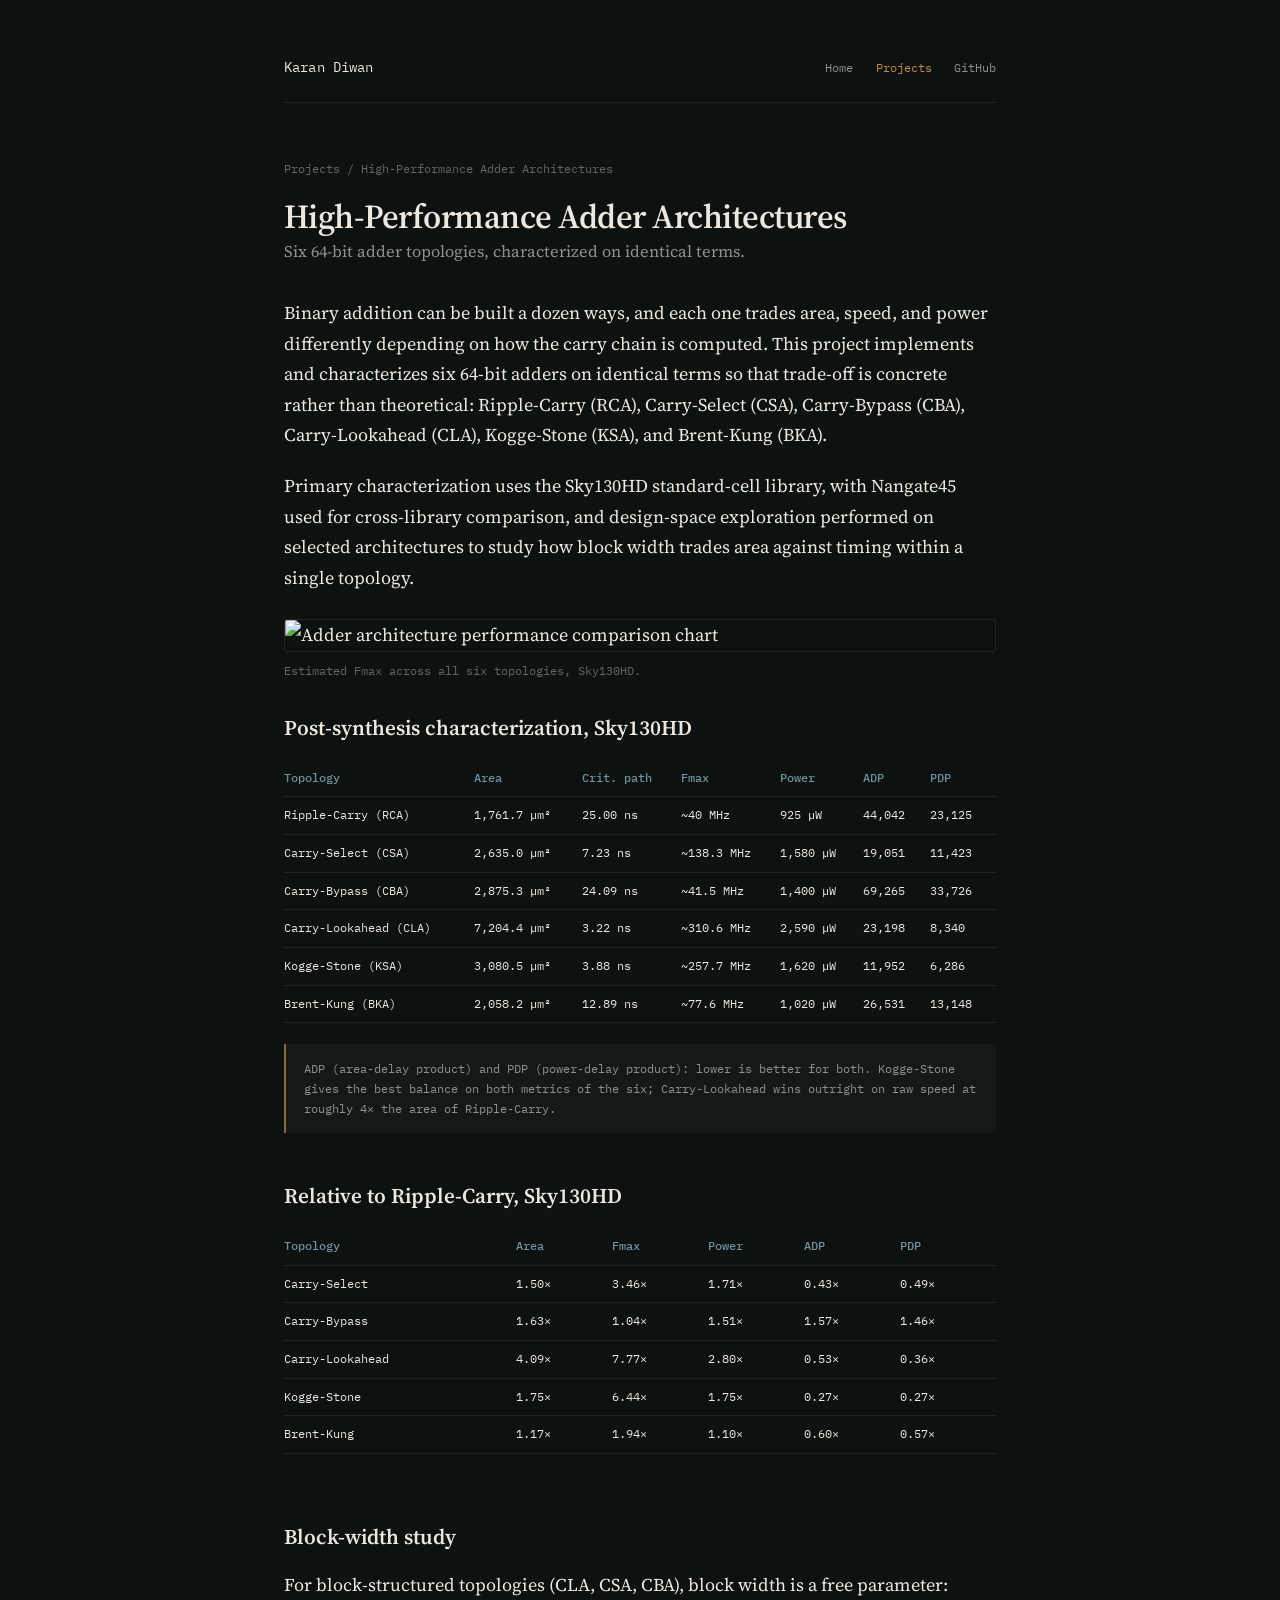
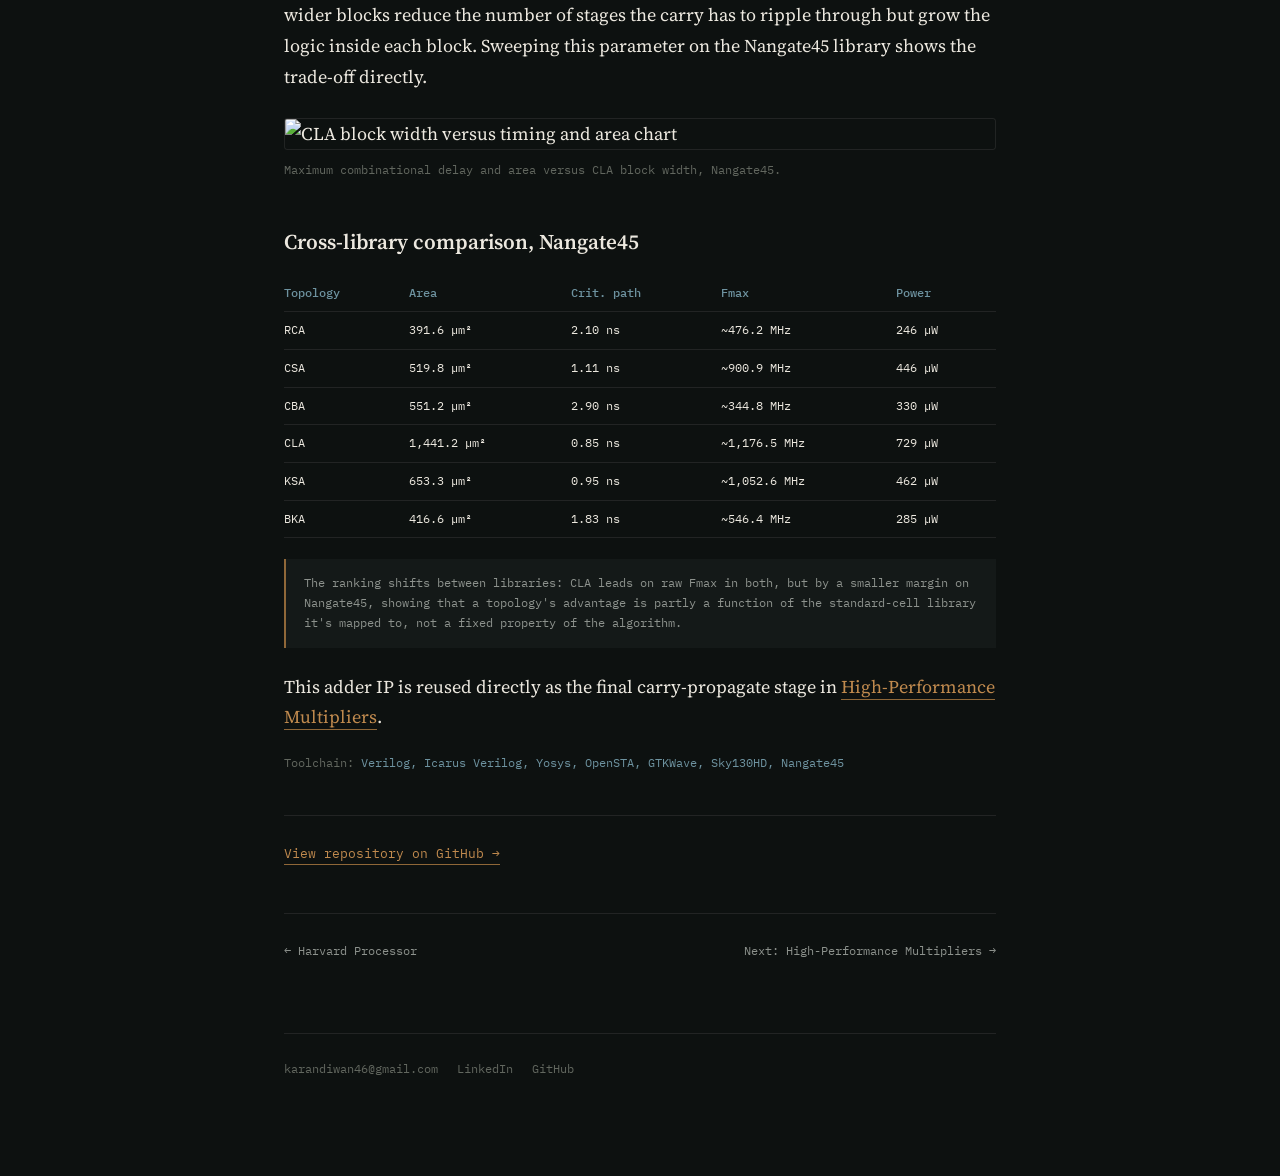
==== project-adders.html @ ad5a782e "Add files via upload" ====
<!doctype html>
<html lang="en">
<head>
<meta charset="utf-8">
<meta name="viewport" content="width=device-width, initial-scale=1, viewport-fit=cover">
<title>High-Performance Adder Architectures — Karan Diwan</title>
<link rel="stylesheet" href="style.css">
</head>
<body>
<div class="wrap">

  <header class="top">
    <a class="mark" href="index.html">Karan Diwan</a>
    <nav class="site">
      <a href="index.html">Home</a>
      <a href="projects.html" class="active">Projects</a>
      <a href="https://github.com/KARAN-D05">GitHub</a>
    </nav>
  </header>

  <p class="breadcrumb"><a href="projects.html">Projects</a> / High-Performance Adder Architectures</p>

  <h1 class="page-title">High-Performance Adder Architectures</h1>
  <p class="tagline">Six 64-bit adder topologies, characterized on identical terms.</p>

  <p>Binary addition can be built a dozen ways, and each one trades area, speed, and power differently depending on how the carry chain is computed. This project implements and characterizes six 64-bit adders on identical terms so that trade-off is concrete rather than theoretical: Ripple-Carry (RCA), Carry-Select (CSA), Carry-Bypass (CBA), Carry-Lookahead (CLA), Kogge-Stone (KSA), and Brent-Kung (BKA).</p>

  <p>Primary characterization uses the Sky130HD standard-cell library, with Nangate45 used for cross-library comparison, and design-space exploration performed on selected architectures to study how block width trades area against timing within a single topology.</p>

  <figure>
    <img class="diagram" src="https://raw.githubusercontent.com/KARAN-D05/High-Performance-Adder-Architectures/main/images/Performance_Analysis.png" alt="Adder architecture performance comparison chart" loading="lazy">
    <figcaption>Estimated Fmax across all six topologies, Sky130HD.</figcaption>
  </figure>

  <h2>Post-synthesis characterization, Sky130HD</h2>
  <div class="spec-scroll">
  <table class="spec-table">
    <tr><th>Topology</th><th>Area</th><th>Crit. path</th><th>Fmax</th><th>Power</th><th>ADP</th><th>PDP</th></tr>
    <tr><td>Ripple-Carry (RCA)</td><td>1,761.7 µm²</td><td>25.00 ns</td><td>~40 MHz</td><td>925 µW</td><td>44,042</td><td>23,125</td></tr>
    <tr><td>Carry-Select (CSA)</td><td>2,635.0 µm²</td><td>7.23 ns</td><td>~138.3 MHz</td><td>1,580 µW</td><td>19,051</td><td>11,423</td></tr>
    <tr><td>Carry-Bypass (CBA)</td><td>2,875.3 µm²</td><td>24.09 ns</td><td>~41.5 MHz</td><td>1,400 µW</td><td>69,265</td><td>33,726</td></tr>
    <tr><td>Carry-Lookahead (CLA)</td><td>7,204.4 µm²</td><td>3.22 ns</td><td>~310.6 MHz</td><td>2,590 µW</td><td>23,198</td><td>8,340</td></tr>
    <tr><td>Kogge-Stone (KSA)</td><td>3,080.5 µm²</td><td>3.88 ns</td><td>~257.7 MHz</td><td>1,620 µW</td><td>11,952</td><td>6,286</td></tr>
    <tr><td>Brent-Kung (BKA)</td><td>2,058.2 µm²</td><td>12.89 ns</td><td>~77.6 MHz</td><td>1,020 µW</td><td>26,531</td><td>13,148</td></tr>
  </table>
  </div>
  <div class="note">ADP (area-delay product) and PDP (power-delay product): lower is better for both. Kogge-Stone gives the best balance on both metrics of the six; Carry-Lookahead wins outright on raw speed at roughly 4&times; the area of Ripple-Carry.</div>

  <h2>Relative to Ripple-Carry, Sky130HD</h2>
  <div class="spec-scroll">
  <table class="spec-table">
    <tr><th>Topology</th><th>Area</th><th>Fmax</th><th>Power</th><th>ADP</th><th>PDP</th></tr>
    <tr><td>Carry-Select</td><td>1.50&times;</td><td>3.46&times;</td><td>1.71&times;</td><td>0.43&times;</td><td>0.49&times;</td></tr>
    <tr><td>Carry-Bypass</td><td>1.63&times;</td><td>1.04&times;</td><td>1.51&times;</td><td>1.57&times;</td><td>1.46&times;</td></tr>
    <tr><td>Carry-Lookahead</td><td>4.09&times;</td><td>7.77&times;</td><td>2.80&times;</td><td>0.53&times;</td><td>0.36&times;</td></tr>
    <tr><td>Kogge-Stone</td><td>1.75&times;</td><td>6.44&times;</td><td>1.75&times;</td><td>0.27&times;</td><td>0.27&times;</td></tr>
    <tr><td>Brent-Kung</td><td>1.17&times;</td><td>1.94&times;</td><td>1.10&times;</td><td>0.60&times;</td><td>0.57&times;</td></tr>
  </table>
  </div>

  <h2>Block-width study</h2>
  <p>For block-structured topologies (CLA, CSA, CBA), block width is a free parameter: wider blocks reduce the number of stages the carry has to ripple through but grow the logic inside each block. Sweeping this parameter on the Nangate45 library shows the trade-off directly.</p>

  <figure>
    <img class="diagram" src="https://raw.githubusercontent.com/KARAN-D05/High-Performance-Adder-Architectures/main/CLA/images/width_vs_timing.png" alt="CLA block width versus timing and area chart" loading="lazy">
    <figcaption>Maximum combinational delay and area versus CLA block width, Nangate45.</figcaption>
  </figure>

  <h2>Cross-library comparison, Nangate45</h2>
  <div class="spec-scroll">
  <table class="spec-table">
    <tr><th>Topology</th><th>Area</th><th>Crit. path</th><th>Fmax</th><th>Power</th></tr>
    <tr><td>RCA</td><td>391.6 µm²</td><td>2.10 ns</td><td>~476.2 MHz</td><td>246 µW</td></tr>
    <tr><td>CSA</td><td>519.8 µm²</td><td>1.11 ns</td><td>~900.9 MHz</td><td>446 µW</td></tr>
    <tr><td>CBA</td><td>551.2 µm²</td><td>2.90 ns</td><td>~344.8 MHz</td><td>330 µW</td></tr>
    <tr><td>CLA</td><td>1,441.2 µm²</td><td>0.85 ns</td><td>~1,176.5 MHz</td><td>729 µW</td></tr>
    <tr><td>KSA</td><td>653.3 µm²</td><td>0.95 ns</td><td>~1,052.6 MHz</td><td>462 µW</td></tr>
    <tr><td>BKA</td><td>416.6 µm²</td><td>1.83 ns</td><td>~546.4 MHz</td><td>285 µW</td></tr>
  </table>
  </div>
  <div class="note">The ranking shifts between libraries: CLA leads on raw Fmax in both, but by a smaller margin on Nangate45, showing that a topology's advantage is partly a function of the standard-cell library it's mapped to, not a fixed property of the algorithm.</div>

  <p>This adder IP is reused directly as the final carry-propagate stage in <a class="inline" href="project-multipliers.html">High-Performance Multipliers</a>.</p>

  <div class="tools">Toolchain: <span>Verilog, Icarus Verilog, Yosys, OpenSTA, GTKWave, Sky130HD, Nangate45</span></div>

  <div class="repo-cta"><a class="cta" href="https://github.com/KARAN-D05/High-Performance-Adder-Architectures">View repository on GitHub &rarr;</a></div>

  <div class="prev-next">
    <a href="project-harvard-processor.html">&larr; Harvard Processor</a>
    <a href="project-multipliers.html">Next: High-Performance Multipliers &rarr;</a>
  </div>

  <footer class="site">
    <a href="mailto:karandiwan46@gmail.com">karandiwan46@gmail.com</a>
    <a href="https://www.linkedin.com/in/karan-diwan05">LinkedIn</a>
    <a href="https://github.com/KARAN-D05">GitHub</a>
  </footer>

</div>
</body>
</html>
---- style.css ----
@import url('https://fonts.googleapis.com/css2?family=Source+Serif+4:ital,opsz,wght@0,8..60,400;0,8..60,500;0,8..60,600;0,8..60,700;1,8..60,400;1,8..60,500&family=IBM+Plex+Mono:wght@400;500;600&display=swap');

:root{
  --bg:         #0d1110;
  --surface:    #141918;
  --surface-2:  #191f1e;
  --border:     rgba(237, 234, 227, 0.09);
  --border-strong: rgba(237, 234, 227, 0.18);
  --text:       #ece8df;
  --text-dim:   #8d928d;
  --text-faint: #62675f;
  --accent:     #c08a4e;
  --accent-dim: #8f6738;
  --accent-2:   #6e93a0;
  --max: 760px;
  --max-narrow: 680px;
}

*{ box-sizing: border-box; }
html{ scroll-padding-top: 2rem; }

body{
  margin: 0;
  background: var(--bg);
  color: var(--text);
  font-family: 'Source Serif 4', Georgia, serif;
  font-size: 18px;
  line-height: 1.7;
  padding-top: env(safe-area-inset-top, 0px);
  padding-bottom: env(safe-area-inset-bottom, 0px);
  -webkit-font-smoothing: antialiased;
}

.wrap{ max-width: var(--max); margin: 0 auto; padding: 3.5rem 1.5rem 6rem; }
.wrap.narrow{ max-width: var(--max-narrow); }

header.top{
  display: flex;
  justify-content: space-between;
  align-items: baseline;
  margin-bottom: 3.5rem;
  padding-bottom: 1.4rem;
  border-bottom: 1px solid var(--border);
}
header.top .mark{
  font-family: 'IBM Plex Mono', monospace;
  font-size: 0.86rem;
  color: var(--text);
  text-decoration: none;
  letter-spacing: 0.01em;
}
nav.site{
  font-family: 'IBM Plex Mono', monospace;
  font-size: 0.78rem;
  display: flex;
  gap: 1.4rem;
}
nav.site a{ color: var(--text-dim); text-decoration: none; }
nav.site a:hover, nav.site a.active{ color: var(--accent); }

.breadcrumb{
  font-family: 'IBM Plex Mono', monospace;
  font-size: 0.74rem;
  color: var(--text-faint);
  margin-bottom: 1.1rem;
}
.breadcrumb a{ color: var(--text-faint); text-decoration: none; }
.breadcrumb a:hover{ color: var(--accent); }

h1{
  font-family: 'Source Serif 4', serif;
  font-weight: 600;
  font-size: 2.5rem;
  line-height: 1.15;
  letter-spacing: -0.015em;
  margin: 0 0 0.6rem;
  color: var(--text);
}
h1.page-title{ font-size: 2.1rem; }

.lede{ color: var(--text); font-size: 1.08rem; margin-bottom: 2rem; }
.tagline{ color: var(--text-dim); font-size: 1.02rem; margin: -0.4rem 0 2rem; }

h2{
  font-family: 'Source Serif 4', serif;
  font-weight: 600;
  font-size: 1.32rem;
  color: var(--text);
  margin: 2.6rem 0 0.9rem;
  padding-top: 0.2rem;
}
h2:first-of-type{ margin-top: 0; }

p{ margin: 0 0 1.25rem; }
.wrap p:last-child{ margin-bottom: 0; }

.epigraph{
  font-style: italic;
  color: var(--text-dim);
  font-size: 1rem;
  line-height: 1.85;
  border-left: 2px solid var(--border-strong);
  padding-left: 1.3rem;
  margin: 2rem 0 2.4rem;
}
.epigraph cite{
  display: block;
  font-style: normal;
  font-family: 'IBM Plex Mono', monospace;
  font-size: 0.7rem;
  color: var(--text-faint);
  margin-top: 0.7rem;
}

.divider{ border: none; border-top: 1px solid var(--border); margin: 2.6rem 0; }

a.inline{ color: var(--accent); text-decoration: none; border-bottom: 1px solid var(--accent-dim); }
a.inline:hover{ color: var(--text); border-bottom-color: var(--text); }

.cta{
  font-family: 'IBM Plex Mono', monospace;
  font-size: 0.84rem;
  color: var(--accent);
  text-decoration: none;
  border-bottom: 1px solid var(--accent-dim);
  padding-bottom: 2px;
}
.cta:hover{ color: var(--text); border-bottom-color: var(--text); }

footer.site{
  margin-top: 4.5rem;
  padding-top: 1.6rem;
  border-top: 1px solid var(--border);
  font-family: 'IBM Plex Mono', monospace;
  font-size: 0.76rem;
  color: var(--text-faint);
  display: flex;
  gap: 1.2rem;
  flex-wrap: wrap;
}
footer.site a{ color: var(--text-faint); text-decoration: none; }
footer.site a:hover{ color: var(--accent); }

/* ---- project index cards ---- */

.card-list{ display: flex; flex-direction: column; }
.card{
  display: block;
  text-decoration: none;
  color: inherit;
  padding: 1.9rem 0;
  border-bottom: 1px solid var(--border);
}
.card:first-child{ padding-top: 0; }
.card-top{ display: flex; justify-content: space-between; align-items: baseline; gap: 1rem; }
.card h3{
  font-family: 'Source Serif 4', serif;
  font-weight: 600;
  font-size: 1.28rem;
  color: var(--text);
  margin: 0;
}
.card .go{
  font-family: 'IBM Plex Mono', monospace;
  font-size: 0.72rem;
  color: var(--text-faint);
  white-space: nowrap;
}
.card:hover h3{ color: var(--accent); }
.card:hover .go{ color: var(--accent); }
.card p{ color: var(--text-dim); margin: 0.5rem 0 0.7rem; font-size: 0.98rem; }
.card .tags{
  font-family: 'IBM Plex Mono', monospace;
  font-size: 0.72rem;
  color: var(--text-faint);
}

/* ---- content blocks on project pages ---- */

.note{
  font-family: 'IBM Plex Mono', monospace;
  font-size: 0.78rem;
  color: var(--text-dim);
  background: var(--surface);
  border-left: 2px solid var(--accent-dim);
  padding: 0.9rem 1.1rem;
  margin: -0.3rem 0 1.5rem;
  line-height: 1.6;
}

.spec-table{
  width: 100%;
  border-collapse: collapse;
  font-family: 'IBM Plex Mono', monospace;
  font-size: 0.76rem;
  margin: 0 0 1.3rem;
}
.spec-table caption{ text-align: left; color: var(--text-faint); font-size: 0.72rem; margin-bottom: 0.6rem; }
.spec-table th, .spec-table td{
  text-align: left;
  padding: 0.5rem 0.9rem 0.5rem 0;
  border-bottom: 1px solid var(--border);
  white-space: nowrap;
}
.spec-table th{ color: var(--accent-2); font-weight: 500; }
.spec-table td{ color: var(--text); }
.spec-scroll{ overflow-x: auto; margin-bottom: 0.3rem; }

.tools{ font-family: 'IBM Plex Mono', monospace; font-size: 0.76rem; color: var(--text-faint); margin: 0 0 1.6rem; }
.tools span{ color: var(--accent-2); }

.stage-list{ margin: 0 0 1.5rem; padding: 0; list-style: none; }
.stage-list li{
  padding: 0.6rem 0 0.6rem 1rem;
  border-left: 2px solid var(--border-strong);
  margin-bottom: 0.5rem;
  color: var(--text-dim);
  font-size: 0.98rem;
}
.stage-list li strong{ color: var(--text); font-weight: 600; }

figure{ margin: 1.6rem 0; }
.diagram{
  width: 100%;
  max-width: 100%;
  height: auto;
  display: block;
  border: 1px solid var(--border);
  border-radius: 3px;
}
figcaption{
  font-family: 'IBM Plex Mono', monospace;
  font-size: 0.72rem;
  color: var(--text-faint);
  margin-top: 0.6rem;
}
.fig-row{ display: flex; gap: 1rem; flex-wrap: wrap; }
.fig-row figure{ flex: 1 1 220px; margin: 1.6rem 0; }

.repo-cta{
  margin-top: 2.6rem;
  padding-top: 1.6rem;
  border-top: 1px solid var(--border);
  font-family: 'IBM Plex Mono', monospace;
  font-size: 0.86rem;
}

.prev-next{
  display: flex;
  justify-content: space-between;
  font-family: 'IBM Plex Mono', monospace;
  font-size: 0.78rem;
  margin-top: 3rem;
  padding-top: 1.6rem;
  border-top: 1px solid var(--border);
}
.prev-next a{ color: var(--text-dim); text-decoration: none; }
.prev-next a:hover{ color: var(--accent); }

@media (max-width: 480px){
  body{ font-size: 16.5px; }
  h1{ font-size: 1.9rem; }
  .wrap{ padding: 2.4rem 1.15rem 4rem; }
  header.top{ flex-direction: column; align-items: flex-start; gap: 0.8rem; }
  .fig-row{ flex-direction: column; }
}
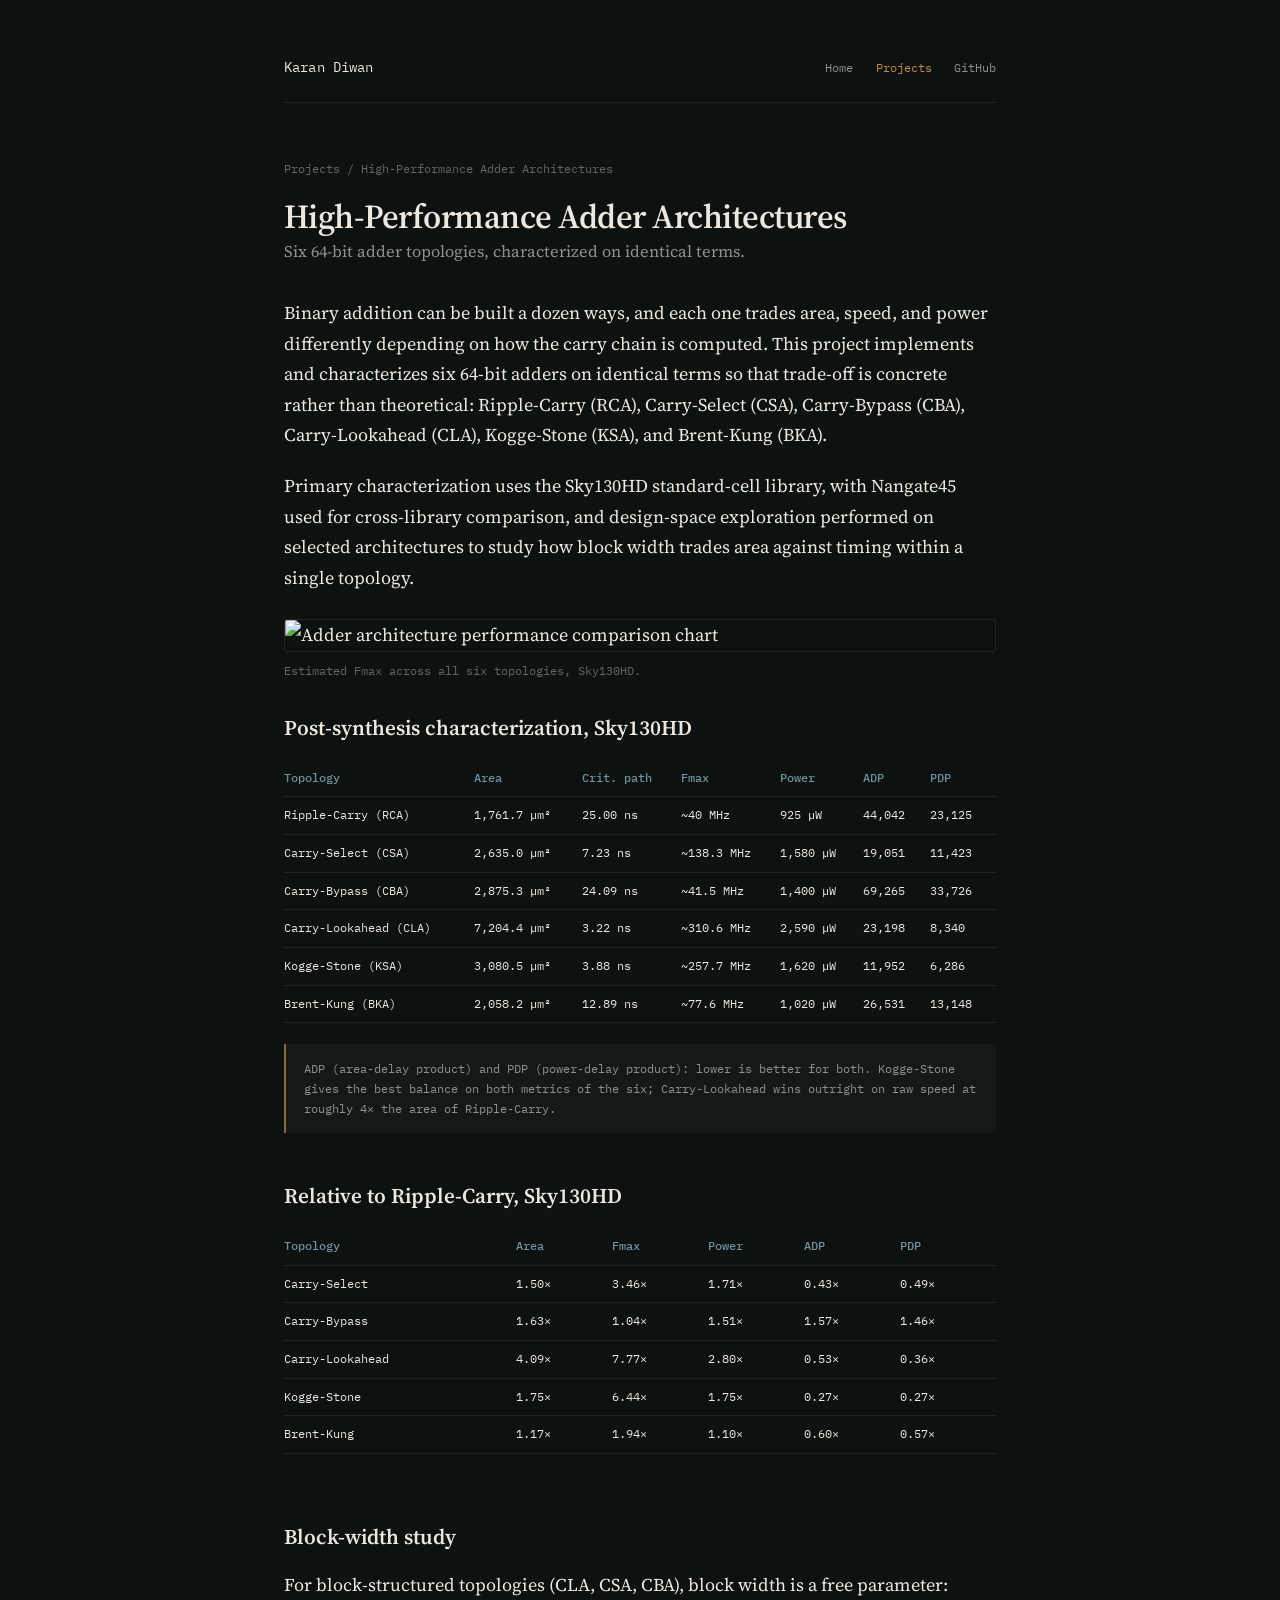
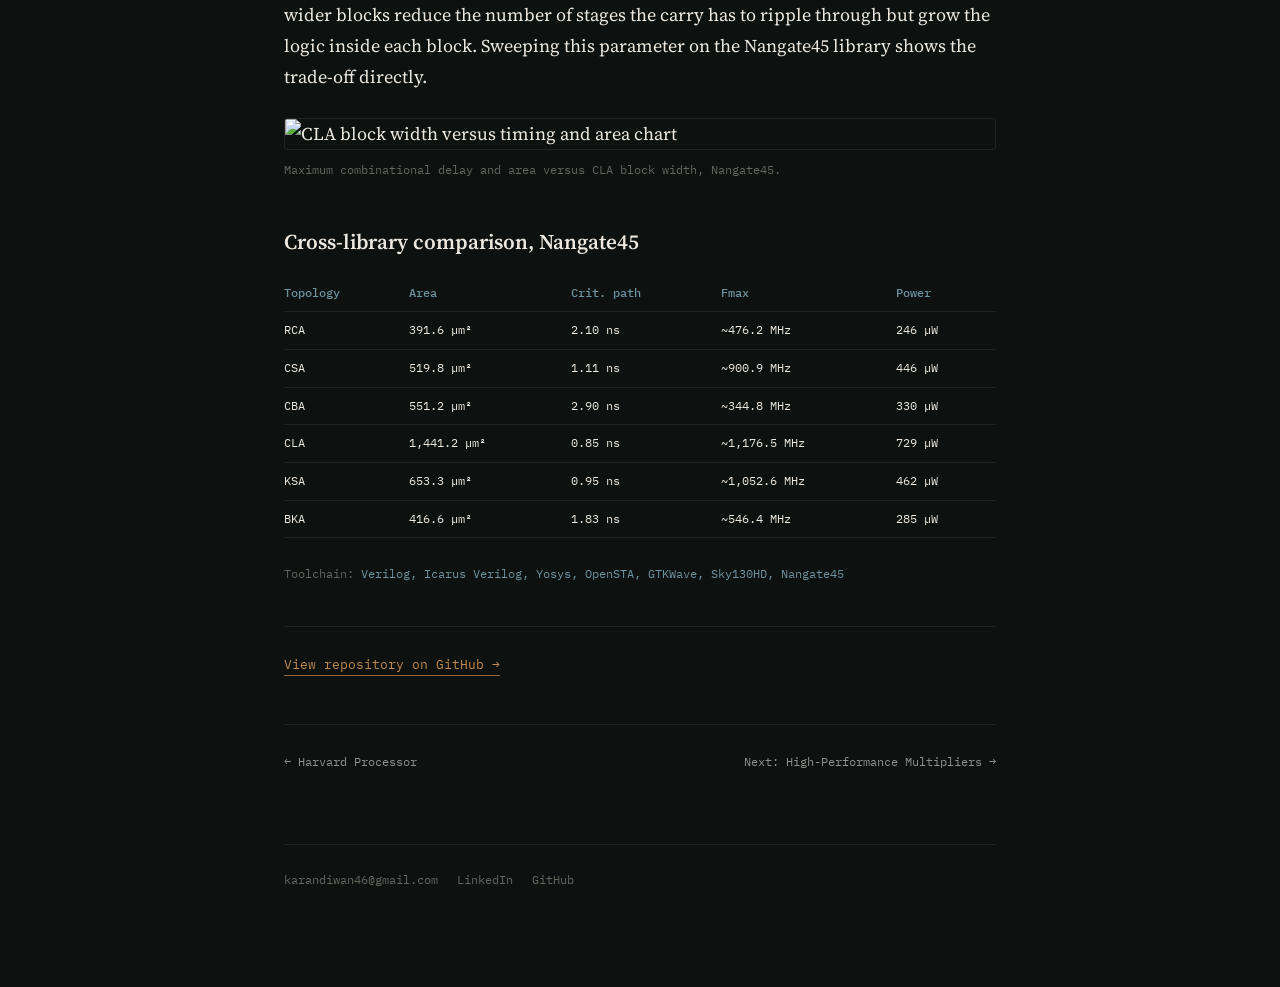
==== commit a7e1df72: "Update project-adders.html" ====
--- a/project-adders.html
+++ b/project-adders.html
@@ -78,9 +78,6 @@
     <tr><td>BKA</td><td>416.6 µm²</td><td>1.83 ns</td><td>~546.4 MHz</td><td>285 µW</td></tr>
   </table>
   </div>
-  <div class="note">The ranking shifts between libraries: CLA leads on raw Fmax in both, but by a smaller margin on Nangate45, showing that a topology's advantage is partly a function of the standard-cell library it's mapped to, not a fixed property of the algorithm.</div>
-
-  <p>This adder IP is reused directly as the final carry-propagate stage in <a class="inline" href="project-multipliers.html">High-Performance Multipliers</a>.</p>
 
   <div class="tools">Toolchain: <span>Verilog, Icarus Verilog, Yosys, OpenSTA, GTKWave, Sky130HD, Nangate45</span></div>
 
